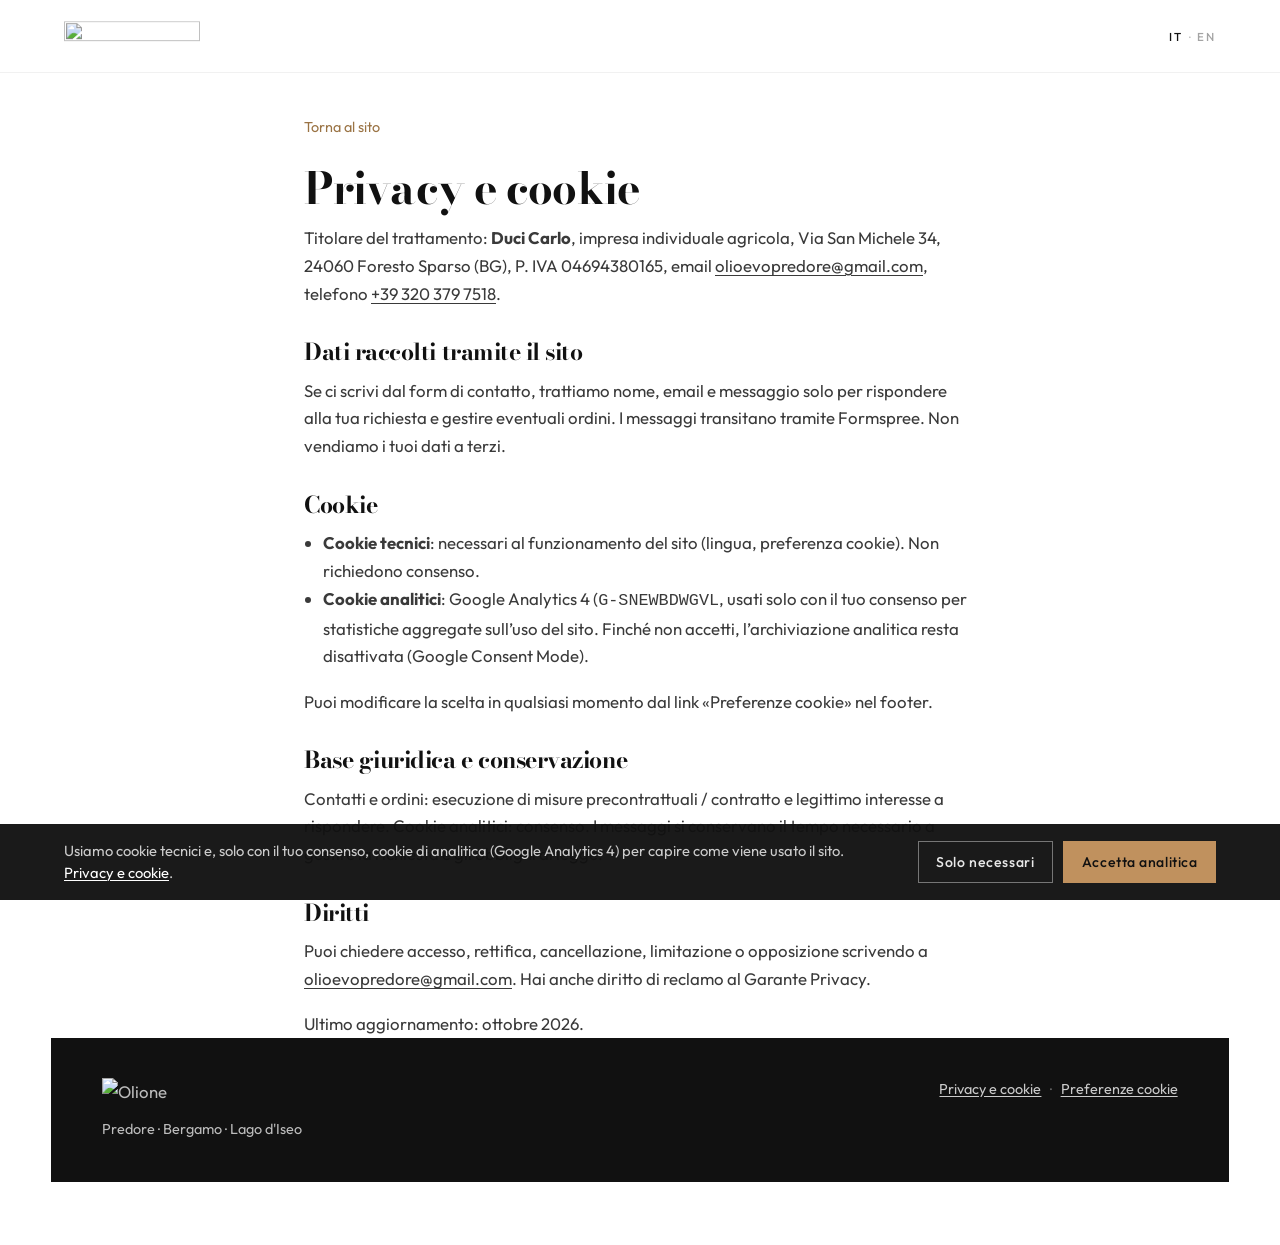
==== privacy.html @ 350a1839 "Bust i18n cache and clarify English mill caption. Co-authored-by: Cursor <cursoragent@cursor.com>" ====
<!DOCTYPE html>
<html lang="it">
  <head>
    <meta charset="UTF-8" />
    <meta name="viewport" content="width=device-width, initial-scale=1.0" />
    <title>Privacy e cookie | Olione</title>
    <meta
      name="description"
      content="Informativa privacy e cookie di Olione — Carlo Duci, olio extravergine del Sebino."
    />
    <meta name="robots" content="index,follow" />
    <link rel="canonical" href="https://www.olioevopredore.it/privacy.html" />
    <meta name="theme-color" content="#111111" />
    <link rel="icon" type="image/png" sizes="32x32" href="assets/brand/favicon-32.png" />
    <link rel="icon" type="image/png" sizes="512x512" href="assets/brand/favicon-512.png" />
    <link rel="apple-touch-icon" sizes="180x180" href="assets/brand/favicon-180.png" />
    <link rel="preconnect" href="https://fonts.googleapis.com" />
    <link rel="preconnect" href="https://fonts.gstatic.com" crossorigin />
    <link
      href="https://fonts.googleapis.com/css2?family=Bodoni+Moda:opsz,wght@6..96,500;6..96,700;6..96,800&family=Outfit:wght@300;400;500;600&display=swap"
      rel="stylesheet"
    />
    <link rel="stylesheet" href="css/styles.css" />
    <script>
      window.dataLayer = window.dataLayer || [];
      function gtag() {
        dataLayer.push(arguments);
      }
      gtag("consent", "default", {
        ad_storage: "denied",
        ad_user_data: "denied",
        ad_personalization: "denied",
        analytics_storage: "denied",
        wait_for_update: 500,
      });
      gtag("js", new Date());
      gtag("config", "G-SNEWBDWGVL");
    </script>
    <script
      async
      src="https://www.googletagmanager.com/gtag/js?id=G-SNEWBDWGVL"
    ></script>
  </head>
  <body class="privacy-page" data-page="privacy">
    <a class="skip-link" href="#contenuto" data-i18n="skip">Vai al contenuto</a>

    <header class="site-header is-scrolled" data-header>
      <div class="header-inner">
        <a class="logo" href="index.html" aria-label="Olione — home">
          <img
            class="logo-img logo-img-light"
            src="assets/brand/logo-white-sm.png"
            alt="Olione"
            width="220"
            height="48"
          />
          <img
            class="logo-img logo-img-dark"
            src="assets/brand/logo-sm.png"
            alt=""
            width="220"
            height="48"
            aria-hidden="true"
          />
        </a>
        <div class="header-tools">
          <nav class="lang" data-i18n-aria="lang.label" aria-label="Lingua">
            <a href="?lang=it" hreflang="it" lang="it" data-lang-switch="it">IT</a>
            <span class="lang-sep" aria-hidden="true">·</span>
            <a href="?lang=en" hreflang="en" lang="en" data-lang-switch="en">EN</a>
          </nav>
        </div>
      </div>
    </header>

    <main id="contenuto" class="privacy-inner">
      <a class="privacy-back" href="index.html" data-i18n="privacy.back">Torna al sito</a>
      <h1 data-i18n="privacy.title">Privacy e cookie</h1>

      <div data-lang-panel="it">
        <p>
          Titolare del trattamento: <strong>Duci Carlo</strong>, impresa individuale
          agricola, Via San Michele 34, 24060 Foresto Sparso (BG), P. IVA 04694380165,
          email
          <a href="mailto:olioevopredore@gmail.com">olioevopredore@gmail.com</a>,
          telefono
          <a href="tel:+393203797518">+39 320 379 7518</a>.
        </p>

        <h2>Dati raccolti tramite il sito</h2>
        <p>
          Se ci scrivi dal form di contatto, trattiamo nome, email e messaggio solo
          per rispondere alla tua richiesta e gestire eventuali ordini. I messaggi
          transitano tramite Formspree. Non vendiamo i tuoi dati a terzi.
        </p>

        <h2>Cookie</h2>
        <ul>
          <li>
            <strong>Cookie tecnici</strong>: necessari al funzionamento del sito
            (lingua, preferenza cookie). Non richiedono consenso.
          </li>
          <li>
            <strong>Cookie analitici</strong>: Google Analytics 4
            (<code>G-SNEWBDWGVL</code>, usati solo con il tuo consenso per statistiche
            aggregate sull’uso del sito. Finché non accetti, l’archiviazione analitica
            resta disattivata (Google Consent Mode).
          </li>
        </ul>
        <p>
          Puoi modificare la scelta in qualsiasi momento dal link
          «Preferenze cookie» nel footer.
        </p>

        <h2>Base giuridica e conservazione</h2>
        <p>
          Contatti e ordini: esecuzione di misure precontrattuali / contratto e
          legittimo interesse a rispondere. Cookie analitici: consenso. I messaggi si
          conservano il tempo necessario a gestire la richiesta e gli obblighi di
          legge.
        </p>

        <h2>Diritti</h2>
        <p>
          Puoi chiedere accesso, rettifica, cancellazione, limitazione o opposizione
          scrivendo a
          <a href="mailto:olioevopredore@gmail.com">olioevopredore@gmail.com</a>.
          Hai anche diritto di reclamo al Garante Privacy.
        </p>
        <p>Ultimo aggiornamento: ottobre 2026.</p>
      </div>

      <div data-lang-panel="en" hidden>
        <p>
          Data controller: <strong>Duci Carlo</strong>, sole agricultural proprietor,
          Via San Michele 34, 24060 Foresto Sparso (BG), VAT IT04694380165, email
          <a href="mailto:olioevopredore@gmail.com">olioevopredore@gmail.com</a>,
          phone
          <a href="tel:+393203797518">+39 320 379 7518</a>.
        </p>

        <h2>Data collected through the site</h2>
        <p>
          If you write via the contact form, we process your name, email and message
          only to reply and handle possible orders. Messages go through Formspree. We
          do not sell your data.
        </p>

        <h2>Cookies</h2>
        <ul>
          <li>
            <strong>Technical cookies</strong>: needed for the site to work (language,
            cookie preference). No consent required.
          </li>
          <li>
            <strong>Analytics cookies</strong>: Google Analytics 4
            <code>G-SNEWBDWGVL</code>, used only with your consent for aggregate site
            statistics. Until you accept, analytics storage stays off (Google Consent
            Mode).
          </li>
        </ul>
        <p>
          You can change your choice anytime via «Cookie preferences» in the footer.
        </p>

        <h2>Legal basis and retention</h2>
        <p>
          Enquiries and orders: pre-contractual / contractual steps and legitimate
          interest in replying. Analytics cookies: consent. Messages are kept as long
          as needed to handle the request and legal duties.
        </p>

        <h2>Your rights</h2>
        <p>
          You may request access, rectification, erasure, restriction or objection by
          writing to
          <a href="mailto:olioevopredore@gmail.com">olioevopredore@gmail.com</a>. You
          may also lodge a complaint with the Italian Data Protection Authority
          (Garante).
        </p>
        <p>Last updated: October 2026.</p>
      </div>
    </main>

    <footer class="site-footer">
      <div class="footer-inner">
        <div class="footer-brand">
          <img
            class="footer-logo"
            src="assets/brand/logo-white-sm.png"
            alt="Olione"
            width="220"
            height="48"
          />
          <p data-i18n="footer.place">Predore · Bergamo · Lago d'Iseo</p>
        </div>
        <div class="footer-meta">
          <p class="footer-links">
            <a href="privacy.html" data-i18n="footer.privacy">Privacy e cookie</a>
            <span aria-hidden="true">·</span>
            <a href="#cookie" data-cookie-open data-i18n="footer.cookies">Preferenze cookie</a>
          </p>
        </div>
      </div>
    </footer>

    <div
      class="cookie-banner"
      data-cookie-banner
      role="dialog"
      aria-modal="false"
      data-i18n-aria="cookie.label"
      aria-label="Cookie"
      hidden
    >
      <div class="cookie-inner">
        <p class="cookie-text" data-i18n-html="cookie.text">
          Usiamo cookie tecnici e, solo con il tuo consenso, cookie di analitica
          (Google Analytics 4) per capire come viene usato il sito.
          <a href="privacy.html">Privacy e cookie</a>.
        </p>
        <div class="cookie-actions">
          <button class="btn btn-ghost cookie-reject" type="button" data-cookie-reject data-i18n="cookie.reject">
            Solo necessari
          </button>
          <button class="btn btn-primary" type="button" data-cookie-accept data-i18n="cookie.accept">
            Accetta analitica
          </button>
        </div>
      </div>
    </div>

    <script src="js/i18n.js?v=20261013" defer></script>
    <script src="js/main.js?v=20261013" defer></script>
    <script src="js/cookies.js?v=20261013" defer></script>
  </body>
</html>
---- css/styles.css ----
/* Olione — brand tokens from label (nero, bianco, oro a caldo) */
:root {
  --ink: #111111;
  --ink-soft: #3a3a3a;
  --paper: #ffffff;
  --paper-mute: #f3f2ef;
  --gold: #c0915e;
  --gold-deep: #9a7344;
  --lake: #1f4f5c;
  --header-h: 4.5rem;
  --pad: clamp(1.25rem, 4vw, 3.5rem);
  --measure: 38rem;
  --wide: 72rem;
  --ease: cubic-bezier(0.22, 1, 0.36, 1);
  --font-display: "Bodoni Moda", "Times New Roman", serif;
  --font-body: "Outfit", system-ui, sans-serif;
  --font-script: "Yeseva One", "Bodoni Moda", serif;
}

*,
*::before,
*::after {
  box-sizing: border-box;
}

html {
  scroll-behavior: smooth;
  overflow-x: clip;
  scroll-padding-top: calc(var(--header-h) + 0.75rem);
}

body {
  margin: 0;
  color: var(--ink);
  background: var(--paper);
  font-family: var(--font-body);
  font-weight: 400;
  font-size: clamp(1.05rem, 1.1vw, 1.175rem);
  line-height: 1.65;
  -webkit-font-smoothing: antialiased;
  text-rendering: optimizeLegibility;
  overflow-x: clip;
}

body.nav-open {
  overflow: hidden;
}

img {
  max-width: 100%;
  height: auto;
  display: block;
}

a {
  color: inherit;
  text-decoration-thickness: 1px;
  text-underline-offset: 0.2em;
}

a:hover {
  color: var(--gold-deep);
}

h1,
h2,
h3 {
  font-family: var(--font-display);
  font-weight: 700;
  line-height: 1.1;
  letter-spacing: -0.02em;
  margin: 0 0 0.75rem;
}

h2 {
  font-size: clamp(1.75rem, 4.5vw, 3.25rem);
  max-width: 16ch;
}

html[lang="en"] h2 {
  max-width: 22ch;
}

p {
  margin: 0 0 1.1rem;
}

p:last-child {
  margin-bottom: 0;
}

em {
  font-style: italic;
  color: var(--ink);
}

.sr-only {
  position: absolute;
  width: 1px;
  height: 1px;
  padding: 0;
  margin: -1px;
  overflow: hidden;
  clip: rect(0, 0, 0, 0);
  border: 0;
}

.skip-link {
  position: absolute;
  left: 1rem;
  top: -4rem;
  z-index: 100;
  background: var(--ink);
  color: var(--paper);
  padding: 0.75rem 1rem;
}

.skip-link:focus {
  top: 1rem;
}

.eyebrow {
  font-family: var(--font-body);
  font-size: 0.78rem;
  font-weight: 500;
  letter-spacing: 0.22em;
  text-transform: uppercase;
  color: var(--gold-deep);
  margin: 0 0 1rem;
}

.lead {
  font-size: clamp(1.15rem, 2vw, 1.35rem);
  line-height: 1.5;
  color: var(--ink-soft);
  max-width: 40rem;
}

/* Header */
.site-header {
  position: fixed;
  inset: 0 0 auto;
  z-index: 50;
  min-height: var(--header-h);
  padding: 0 var(--pad);
  transition: background 0.4s var(--ease), backdrop-filter 0.4s var(--ease),
    box-shadow 0.4s var(--ease);
}

.site-header.is-scrolled,
.site-header.is-open {
  background: rgba(255, 255, 255, 0.96);
  backdrop-filter: blur(12px);
  box-shadow: 0 1px 0 rgba(17, 17, 17, 0.06);
}

.site-header.is-scrolled .nav a {
  color: var(--ink);
}

.site-header.is-scrolled .logo-img-light,
.site-header.is-open .logo-img-light {
  opacity: 0;
}

.site-header.is-scrolled .logo-img-dark,
.site-header.is-open .logo-img-dark {
  opacity: 1;
}

.site-header.is-scrolled .nav-toggle-line,
.site-header.is-scrolled .nav-toggle-line::before,
.site-header.is-scrolled .nav-toggle-line::after,
.site-header.is-open .nav-toggle-line,
.site-header.is-open .nav-toggle-line::before,
.site-header.is-open .nav-toggle-line::after {
  background: var(--ink);
}

.header-inner {
  min-height: var(--header-h);
  max-width: var(--wide);
  margin: 0 auto;
  padding: 0;
  display: flex;
  align-items: center;
  justify-content: space-between;
  gap: 1.5rem;
}

.logo {
  position: relative;
  display: inline-flex;
  align-items: center;
  width: 8.5rem;
  text-decoration: none;
}

.logo:hover {
  color: inherit;
}

.logo-img {
  width: 100%;
  height: auto;
  display: block;
  transition: opacity 0.3s var(--ease);
}

/* Hide header wordmark over the hero; show it only after leaving the big OLIONE. */
html.js .logo-img-light {
  opacity: 0;
}

.logo-img-dark {
  position: absolute;
  left: 0;
  top: 50%;
  transform: translateY(-50%);
  width: 100%;
  opacity: 0;
}

.nav {
  display: none;
  gap: 1.75rem;
}

.nav a {
  font-size: 0.92rem;
  font-weight: 400;
  letter-spacing: 0.04em;
  text-decoration: none;
  color: rgba(255, 255, 255, 0.92);
  transition: color 0.3s var(--ease);
}

.nav a:hover {
  color: var(--gold);
}

.header-tools {
  display: flex;
  align-items: center;
  gap: 0.85rem;
  margin-left: auto;
  flex: 0 0 auto;
}

.lang {
  display: flex;
  align-items: center;
  gap: 0.4rem;
  font-size: 0.72rem;
  font-weight: 500;
  letter-spacing: 0.16em;
}

.lang a {
  color: rgba(255, 255, 255, 0.62);
  text-decoration: none;
}

.lang a:hover,
.lang a.is-active {
  color: #fff;
}

.lang-sep {
  color: rgba(255, 255, 255, 0.38);
  letter-spacing: 0;
}

.site-header.is-scrolled .lang a,
.site-header.is-open .lang a {
  color: rgba(17, 17, 17, 0.38);
}

.site-header.is-scrolled .lang a:hover,
.site-header.is-scrolled .lang a.is-active,
.site-header.is-open .lang a:hover,
.site-header.is-open .lang a.is-active {
  color: var(--ink);
}

.site-header.is-scrolled .lang-sep,
.site-header.is-open .lang-sep {
  color: rgba(17, 17, 17, 0.28);
}

.nav-toggle {
  width: 2.5rem;
  height: 2.5rem;
  border: 0;
  background: transparent;
  padding: 0;
  display: grid;
  place-items: center;
  cursor: pointer;
}

.nav-toggle-line,
.nav-toggle-line::before,
.nav-toggle-line::after {
  content: "";
  display: block;
  width: 1.35rem;
  height: 1.5px;
  background: var(--paper);
  transition: background 0.3s var(--ease), transform 0.3s var(--ease);
  position: relative;
}

.nav-toggle-line::before {
  position: absolute;
  top: -6px;
}

.nav-toggle-line::after {
  position: absolute;
  top: 6px;
}

.mobile-nav {
  display: flex;
  flex-direction: column;
  gap: 0.35rem;
  width: min(100%, var(--wide));
  margin: 0 auto;
  padding: 0.25rem 0 1.35rem;
  max-height: min(70svh, 28rem);
  overflow-y: auto;
  -webkit-overflow-scrolling: touch;
  background: transparent;
}

.mobile-nav[hidden] {
  display: none;
}

.mobile-nav a {
  font-family: var(--font-display);
  font-weight: 700;
  font-size: clamp(1.25rem, 5.5vw, 1.55rem);
  line-height: 1.2;
  text-decoration: none;
  padding: 0.7rem 0;
  border-bottom: 1px solid rgba(17, 17, 17, 0.08);
}

.mobile-nav a:last-child {
  border-bottom: 0;
}

@media (min-width: 860px) {
  .nav {
    display: flex;
    margin-left: auto;
  }

  .header-tools {
    margin-left: 0;
  }

  .nav-toggle,
  .mobile-nav {
    display: none !important;
  }
}

/* Buttons */
.btn {
  display: inline-flex;
  align-items: center;
  justify-content: center;
  min-height: 3rem;
  padding: 0.75rem 1.35rem;
  font-family: var(--font-body);
  font-size: 0.95rem;
  font-weight: 500;
  letter-spacing: 0.04em;
  text-decoration: none;
  border: 1px solid transparent;
  cursor: pointer;
  transition: background 0.3s var(--ease), color 0.3s var(--ease),
    border-color 0.3s var(--ease), transform 0.3s var(--ease);
}

@media (max-width: 480px) {
  .btn {
    width: 100%;
  }

  .hero-actions {
    width: min(100%, 20rem);
  }
}

.btn:hover {
  transform: translateY(-1px);
}

.btn-primary {
  background: var(--gold);
  color: var(--ink);
  border-color: var(--gold);
}

.btn-primary:hover {
  background: var(--gold-deep);
  border-color: var(--gold-deep);
  color: var(--paper);
}

.btn-ghost {
  background: transparent;
  color: var(--paper);
  border-color: rgba(255, 255, 255, 0.55);
}

.btn-ghost:hover {
  border-color: var(--paper);
  color: var(--paper);
  background: rgba(255, 255, 255, 0.08);
}

/* Hero — one composition, brand first, full-bleed */
.hero {
  position: relative;
  min-height: 100svh;
  display: grid;
  align-items: end;
  color: var(--paper);
  overflow: hidden;
  padding: 0 var(--pad);
}

.hero-media {
  position: absolute;
  inset: 0;
  z-index: 0;
}

.hero-media img {
  width: 100%;
  height: 100%;
  object-fit: cover;
  object-position: 55% 45%;
  transform: scale(1.04);
  animation: hero-drift 18s var(--ease) forwards;
}

@media (max-width: 720px) {
  .hero-media img {
    transform: none;
    animation: none;
  }
}

@keyframes hero-drift {
  to {
    transform: scale(1);
  }
}

.hero-veil {
  position: absolute;
  inset: 0;
  z-index: 1;
  background:
    linear-gradient(180deg, rgba(8, 16, 20, 0.35) 0%, rgba(8, 16, 20, 0.15) 35%, rgba(8, 16, 20, 0.72) 100%),
    linear-gradient(90deg, rgba(8, 16, 20, 0.45) 0%, transparent 55%);
  pointer-events: none;
}

.hero-content {
  position: relative;
  z-index: 2;
  width: min(100%, var(--wide));
  margin: 0 auto;
  padding: calc(var(--header-h) + 2rem) 0 clamp(4rem, 10vh, 6.5rem);
  text-align: left;
}

.hero-copy {
  display: flex;
  flex-direction: column;
  align-items: flex-start;
  max-width: min(34rem, 100%);
}

.hero-brand {
  margin: 0 0 0.85rem;
  width: min(100%, 22rem);
  animation: rise 1s var(--ease) both;
}

.hero-wordmark {
  width: 100%;
  height: auto;
  display: block;
  margin: 0;
  /* Soft warm ivory — not full gold */
  filter: drop-shadow(0 2px 28px rgba(0, 0, 0, 0.28))
    sepia(0.28) saturate(0.55) brightness(1.06);
}

.hero-place {
  margin: 0 0 0.85rem;
  font-size: clamp(0.68rem, 2.7vw, 0.82rem);
  font-weight: 400;
  letter-spacing: 0.12em;
  text-transform: uppercase;
  color: rgba(255, 255, 255, 0.82);
  animation: rise 1s var(--ease) 0.08s both;
  max-width: 100%;
  text-align: left;
}

.hero-kicker {
  margin: 0 0 1.5rem;
  font-family: var(--font-body);
  font-size: clamp(0.8rem, 3.2vw, 0.95rem);
  font-weight: 400;
  letter-spacing: 0.06em;
  text-transform: uppercase;
  color: rgba(255, 255, 255, 0.86);
  animation: rise 1s var(--ease) 0.14s both;
  text-align: left;
  line-height: 1.35;
}

.hero-actions {
  display: flex;
  flex-wrap: wrap;
  gap: 0.75rem;
  animation: rise 1s var(--ease) 0.24s both;
}

.hero-scroll {
  position: absolute;
  right: var(--pad);
  bottom: 1.75rem;
  z-index: 2;
  font-size: 0.72rem;
  letter-spacing: 0.28em;
  text-transform: uppercase;
  color: rgba(255, 255, 255, 0.7);
  writing-mode: vertical-rl;
  animation: pulse-soft 2.4s ease-in-out infinite;
}

@media (max-width: 720px) {
  .hero-content {
    padding-bottom: clamp(3rem, 8vh, 4.5rem);
  }

  .hero-brand {
    width: min(100%, 18rem);
  }

  .logo {
    width: 7.25rem;
  }

  .hero-scroll {
    display: none;
  }

  .hero-place {
    letter-spacing: 0.06em;
  }

  .section-figure figcaption {
    letter-spacing: 0.08em;
  }
}

@media (max-width: 360px) {
  .hero-brand {
    width: min(100%, 16rem);
  }

  .hero-place {
    letter-spacing: 0.04em;
    font-size: 0.64rem;
  }
}

@keyframes rise {
  from {
    opacity: 0;
    transform: translateY(1.25rem);
  }
  to {
    opacity: 1;
    transform: translateY(0);
  }
}

@keyframes pulse-soft {
  0%,
  100% {
    opacity: 0.45;
  }
  50% {
    opacity: 0.9;
  }
}

/* Motif strip from label */
.strip {
  padding: clamp(2.5rem, 6vw, 4.5rem) var(--pad);
  text-align: center;
  background: var(--paper);
  border-bottom: 1px solid rgba(17, 17, 17, 0.06);
}

#uliveto {
  padding-bottom: clamp(1.5rem, 4vw, 2.75rem);
}

#uliveto + .strip {
  padding-top: clamp(1.25rem, 3vw, 2.25rem);
}

.strip-art {
  width: min(100%, 46rem);
  margin: 0 auto 1.25rem;
  opacity: 0.92;
  height: auto;
  display: block;
}

.strip-script {
  font-family: var(--font-script);
  font-size: clamp(1.35rem, 2.6vw, 1.85rem);
  letter-spacing: 0.04em;
  color: var(--ink-soft);
  margin: 0;
}

/* Sections */
.section {
  padding: clamp(4rem, 10vw, 7.5rem) var(--pad);
}

.section-grid {
  max-width: var(--wide);
  margin: 0 auto;
  display: grid;
  gap: clamp(2rem, 5vw, 4rem);
  align-items: center;
}

.section-copy {
  max-width: var(--measure);
}

.section-copy p {
  color: var(--ink-soft);
}

.section-figure {
  margin: 0;
  position: relative;
}

.section-figure img {
  width: 100%;
  aspect-ratio: 4 / 3;
  object-fit: cover;
  filter: saturate(1.05) contrast(1.02);
}

.section-figure-portrait img {
  width: 100%;
  max-width: min(100%, 34.32rem);
  height: auto;
  aspect-ratio: auto;
  object-fit: cover;
  object-position: center center;
  display: block;
  margin-inline: auto;
}

.section-figure-portrait figcaption {
  text-align: center;
}

.section-figure figcaption,
.care-figure figcaption,
.product-visual figcaption {
  margin-top: 0.75rem;
  font-size: 0.8rem;
  letter-spacing: 0.14em;
  text-transform: uppercase;
  color: var(--ink-soft);
}

.care-figure {
  margin: 0;
}

.care-figure figcaption {
  color: rgba(255, 255, 255, 0.78);
}

.product-visual figcaption {
  margin-top: 0.75rem;
}

@media (min-width: 900px) {
  .section-grid {
    grid-template-columns: 1fr 1.05fr;
  }

  .section-grid-reverse {
    grid-template-columns: 1.05fr 1fr;
  }

  .section-grid-reverse .section-copy {
    order: 2;
  }
}

/* Product */
.product {
  background: var(--paper-mute);
}

.product-intro {
  max-width: var(--wide);
  margin: 0 auto 3rem;
}

.product-stage {
  max-width: var(--wide);
  margin: 0 auto;
  display: grid;
  gap: clamp(2rem, 5vw, 4rem);
  align-items: center;
}

.product-visual {
  background: var(--ink);
  padding: clamp(1.5rem, 4vw, 3rem);
}

.product-visual-light {
  background: transparent;
  padding: 0;
  margin: 0;
}

.product-visual img {
  width: min(100%, 22rem);
  margin: 0 auto;
  mix-blend-mode: normal;
}

.product-visual-light img {
  width: 100%;
  max-width: none;
  aspect-ratio: 3 / 4;
  object-fit: cover;
  max-height: min(70svh, 36rem);
  display: block;
}

.process-list {
  list-style: none;
  margin: 0;
  padding: 0;
  counter-reset: step;
}

.process-list li {
  counter-increment: step;
  display: grid;
  grid-template-columns: 2.5rem 1fr;
  gap: 0.85rem;
  align-items: baseline;
  padding: 1.2rem 0;
  border-top: 1px solid rgba(17, 17, 17, 0.12);
  font-family: var(--font-display);
  font-size: clamp(1.15rem, 2vw, 1.55rem);
  font-weight: 700;
  letter-spacing: 0.01em;
  line-height: 1.25;
}

.process-list li:last-child {
  border-bottom: 1px solid rgba(17, 17, 17, 0.12);
}

.process-list li::before {
  content: counter(step, decimal-leading-zero);
  font-family: var(--font-body);
  font-size: 0.78rem;
  font-weight: 500;
  letter-spacing: 0.12em;
  color: var(--gold-deep);
}

@media (min-width: 900px) {
  .product-stage {
    grid-template-columns: 0.9fr 1.1fr;
  }
}

/* Care */
.care {
  background: var(--ink);
  color: var(--paper);
}

.care .eyebrow {
  color: var(--gold);
}

.care-band {
  max-width: var(--wide);
  margin: 0 auto;
  display: grid;
  gap: clamp(2.5rem, 6vw, 4rem);
  align-items: center;
}

.care-copy {
  max-width: var(--measure);
}

.care-copy p {
  color: rgba(255, 255, 255, 0.78);
}

.care-script {
  font-family: var(--font-script);
  font-size: clamp(1.4rem, 2.5vw, 1.9rem);
  color: var(--gold) !important;
  margin-top: 1.75rem !important;
}

.care-images {
  display: grid;
  grid-template-columns: 1.15fr 0.85fr;
  gap: 0.75rem;
  align-items: stretch;
}

.care-images-single {
  grid-template-columns: 1fr;
}

.care-images img {
  width: 100%;
  height: 100%;
  object-fit: cover;
}

.care-images-single img {
  aspect-ratio: 4 / 3;
}

.care-images:not(.care-images-single) img:first-child,
.care-images:not(.care-images-single) img:last-child {
  aspect-ratio: 3 / 4;
  margin-bottom: 0;
}

@media (min-width: 900px) {
  .care-band {
    grid-template-columns: 1fr 1.1fr;
  }
}

/* About */
.about {
  background:
    radial-gradient(ellipse at 10% 0%, rgba(192, 145, 94, 0.12), transparent 45%),
    var(--paper);
}

.about-inner {
  max-width: 40rem;
  margin: 0 auto;
  text-align: center;
}

.about-inner h2 {
  max-width: none;
  margin-left: auto;
  margin-right: auto;
}

.about-inner p {
  color: var(--ink-soft);
}

.about-address {
  margin-top: 2rem !important;
  font-family: var(--font-display);
  font-weight: 700;
  font-size: 1.15rem;
  line-height: 1.7;
  letter-spacing: 0.02em;
  color: var(--ink) !important;
}

/* Contact */
.contact {
  background: var(--paper-mute);
}

.contact-inner {
  max-width: var(--wide);
  margin: 0 auto;
  display: grid;
  gap: clamp(2rem, 5vw, 4rem);
}

.contact-copy {
  max-width: var(--measure);
}

.contact-copy p {
  color: var(--ink-soft);
}

.contact-details {
  margin: 2rem 0 0;
  display: grid;
  gap: 1.25rem;
}

.contact-details div {
  margin: 0;
}

.contact-details dt {
  font-size: 0.75rem;
  letter-spacing: 0.18em;
  text-transform: uppercase;
  color: var(--gold-deep);
  margin-bottom: 0.3rem;
}

.contact-details dd {
  margin: 0;
}

.social-links {
  display: flex;
  align-items: center;
  gap: 0.65rem;
}

.social-link {
  display: inline-flex;
  align-items: center;
  justify-content: center;
  width: 2rem;
  height: 2rem;
  color: var(--ink);
  text-decoration: none;
  transition: color 0.25s var(--ease);
}

.social-link:hover {
  color: var(--gold-deep);
}

.social-link svg {
  display: block;
}

.contact-form {
  display: grid;
  gap: 1rem;
  align-content: start;
}

.contact-form label {
  display: grid;
  gap: 0.45rem;
}

.contact-form span {
  font-size: 0.8rem;
  letter-spacing: 0.12em;
  text-transform: uppercase;
  color: var(--ink-soft);
}

.contact-form input,
.contact-form textarea {
  width: 100%;
  border: 1px solid rgba(17, 17, 17, 0.18);
  background: var(--paper);
  color: var(--ink);
  padding: 0.9rem 1rem;
  font: inherit;
  border-radius: 0;
  transition: border-color 0.25s var(--ease);
}

.contact-form input:focus,
.contact-form textarea:focus {
  outline: none;
  border-color: var(--gold);
}

.contact-form .btn {
  justify-self: start;
  margin-top: 0.5rem;
}

.contact-form .btn:disabled {
  opacity: 0.6;
  cursor: wait;
}

.contact-honeypot {
  position: absolute;
  left: -10000px;
  width: 1px;
  height: 1px;
  overflow: hidden;
  opacity: 0;
  pointer-events: none;
}

.contact-status {
  margin: 0;
  font-size: 0.95rem;
  line-height: 1.45;
}

.contact-status[data-state="success"] {
  color: #2f5d3a;
}

.contact-status[data-state="error"] {
  color: #8a2f2f;
}

.contact-status[data-state="pending"] {
  color: var(--ink-soft);
}

@media (min-width: 900px) {
  .contact-inner {
    grid-template-columns: 1fr 1fr;
    align-items: start;
  }
}

/* Footer */
.site-footer {
  background: var(--ink);
  color: rgba(255, 255, 255, 0.72);
  padding: 2.5rem var(--pad);
}

.footer-inner {
  max-width: var(--wide);
  margin: 0 auto;
  padding: 0;
  display: flex;
  flex-wrap: wrap;
  justify-content: space-between;
  gap: 1.5rem;
}

.footer-logo {
  display: block;
  width: 7.5rem;
  height: auto;
  margin-bottom: 0.85rem;
}

.footer-brand p,
.footer-meta > p {
  margin: 0;
  font-size: 0.9rem;
}

.footer-brand p + p {
  margin-top: 0.25rem;
}

.footer-meta {
  text-align: right;
  max-width: 28rem;
}

.footer-links {
  margin: 0.65rem 0 0;
  font-size: 0.85rem;
}

.footer-links a {
  color: rgba(255, 255, 255, 0.78);
  text-decoration: underline;
  text-underline-offset: 0.15em;
}

.footer-links a:hover {
  color: #fff;
}

.footer-links span {
  margin: 0 0.35rem;
  color: rgba(255, 255, 255, 0.38);
}

.footer-legal {
  margin: 0.85rem 0 0;
  font-style: normal;
  font-size: 0.78rem;
  line-height: 1.55;
  color: rgba(255, 255, 255, 0.58);
}

.footer-legal p {
  margin: 0;
}

.footer-legal p + p {
  margin-top: 0.2rem;
}

.footer-legal a {
  color: rgba(255, 255, 255, 0.78);
  text-decoration: underline;
  text-underline-offset: 0.15em;
}

.footer-legal a:hover {
  color: #fff;
}

@media (max-width: 699px) {
  .footer-meta {
    text-align: left;
    max-width: none;
  }
}

/* Cookie banner */
.cookie-banner {
  position: fixed;
  inset: auto 0 0;
  z-index: 80;
  padding: 1rem var(--pad) calc(1rem + env(safe-area-inset-bottom, 0px));
  background: rgba(17, 17, 17, 0.96);
  color: rgba(255, 255, 255, 0.88);
  box-shadow: 0 -1px 0 rgba(255, 255, 255, 0.08);
}

.cookie-banner[hidden] {
  display: none !important;
}

.cookie-inner {
  max-width: var(--wide);
  margin: 0 auto;
  display: flex;
  flex-wrap: wrap;
  align-items: center;
  justify-content: space-between;
  gap: 1rem 1.5rem;
}

.cookie-text {
  margin: 0;
  flex: 1 1 18rem;
  font-size: 0.92rem;
  line-height: 1.5;
  color: rgba(255, 255, 255, 0.78);
}

.cookie-text a {
  color: #fff;
  text-underline-offset: 0.15em;
}

.cookie-actions {
  display: flex;
  flex-wrap: wrap;
  gap: 0.65rem;
  flex: 0 0 auto;
}

.cookie-banner .btn-ghost {
  color: rgba(255, 255, 255, 0.9);
  border-color: rgba(255, 255, 255, 0.4);
}

.cookie-banner .btn-ghost:hover {
  color: #fff;
  border-color: #fff;
  background: rgba(255, 255, 255, 0.08);
}

.cookie-banner .btn {
  min-height: 2.65rem;
  padding: 0.55rem 1.1rem;
  font-size: 0.88rem;
}

@media (max-width: 480px) {
  .cookie-banner .btn {
    width: auto;
    flex: 1 1 auto;
  }
}

/* Privacy page */
.privacy-page {
  padding: calc(var(--header-h) + 2.5rem) var(--pad) 4rem;
}

.privacy-page .site-header {
  background: rgba(255, 255, 255, 0.96);
  backdrop-filter: blur(12px);
  box-shadow: 0 1px 0 rgba(17, 17, 17, 0.06);
}

.privacy-page .logo-img-light {
  opacity: 0;
}

.privacy-page .logo-img-dark {
  opacity: 1;
}

.privacy-page .nav a,
.privacy-page .lang a {
  color: var(--ink);
}

.privacy-page .lang a {
  color: rgba(17, 17, 17, 0.38);
}

.privacy-page .lang a:hover,
.privacy-page .lang a.is-active {
  color: var(--ink);
}

.privacy-page .lang-sep {
  color: rgba(17, 17, 17, 0.28);
}

.privacy-page .nav-toggle-line,
.privacy-page .nav-toggle-line::before,
.privacy-page .nav-toggle-line::after {
  background: var(--ink);
}

.privacy-inner {
  max-width: 42rem;
  margin: 0 auto;
}

.privacy-back {
  display: inline-block;
  margin: 0 0 1.5rem;
  font-size: 0.9rem;
  color: var(--gold-deep);
  text-decoration: none;
}

.privacy-back:hover {
  color: var(--ink);
}

.privacy-inner h1 {
  font-size: clamp(1.75rem, 4vw, 2.75rem);
  max-width: none;
}

.privacy-inner h2 {
  margin-top: 2rem;
  font-size: clamp(1.15rem, 2.5vw, 1.45rem);
  max-width: none;
}

.privacy-inner p,
.privacy-inner li {
  color: var(--ink-soft);
}

.privacy-inner ul {
  margin: 0 0 1.1rem;
  padding-left: 1.2rem;
}

/* Reveal on scroll — only when JS opts in, so content stays visible without JS */
html.js .reveal {
  opacity: 0;
  transform: translateY(1.25rem);
  transition: opacity 0.9s var(--ease), transform 0.9s var(--ease);
  transition-delay: var(--delay, 0s);
}

html.js .reveal.is-in {
  opacity: 1;
  transform: translateY(0);
}

@media (prefers-reduced-motion: reduce) {
  html {
    scroll-behavior: auto;
  }

  .hero-media img,
  .hero-brand,
  .hero-place,
  .hero-kicker,
  .hero-actions,
  .hero-scroll,
  html.js .reveal {
    animation: none !important;
    transition: none !important;
    opacity: 1 !important;
    transform: none !important;
  }
}
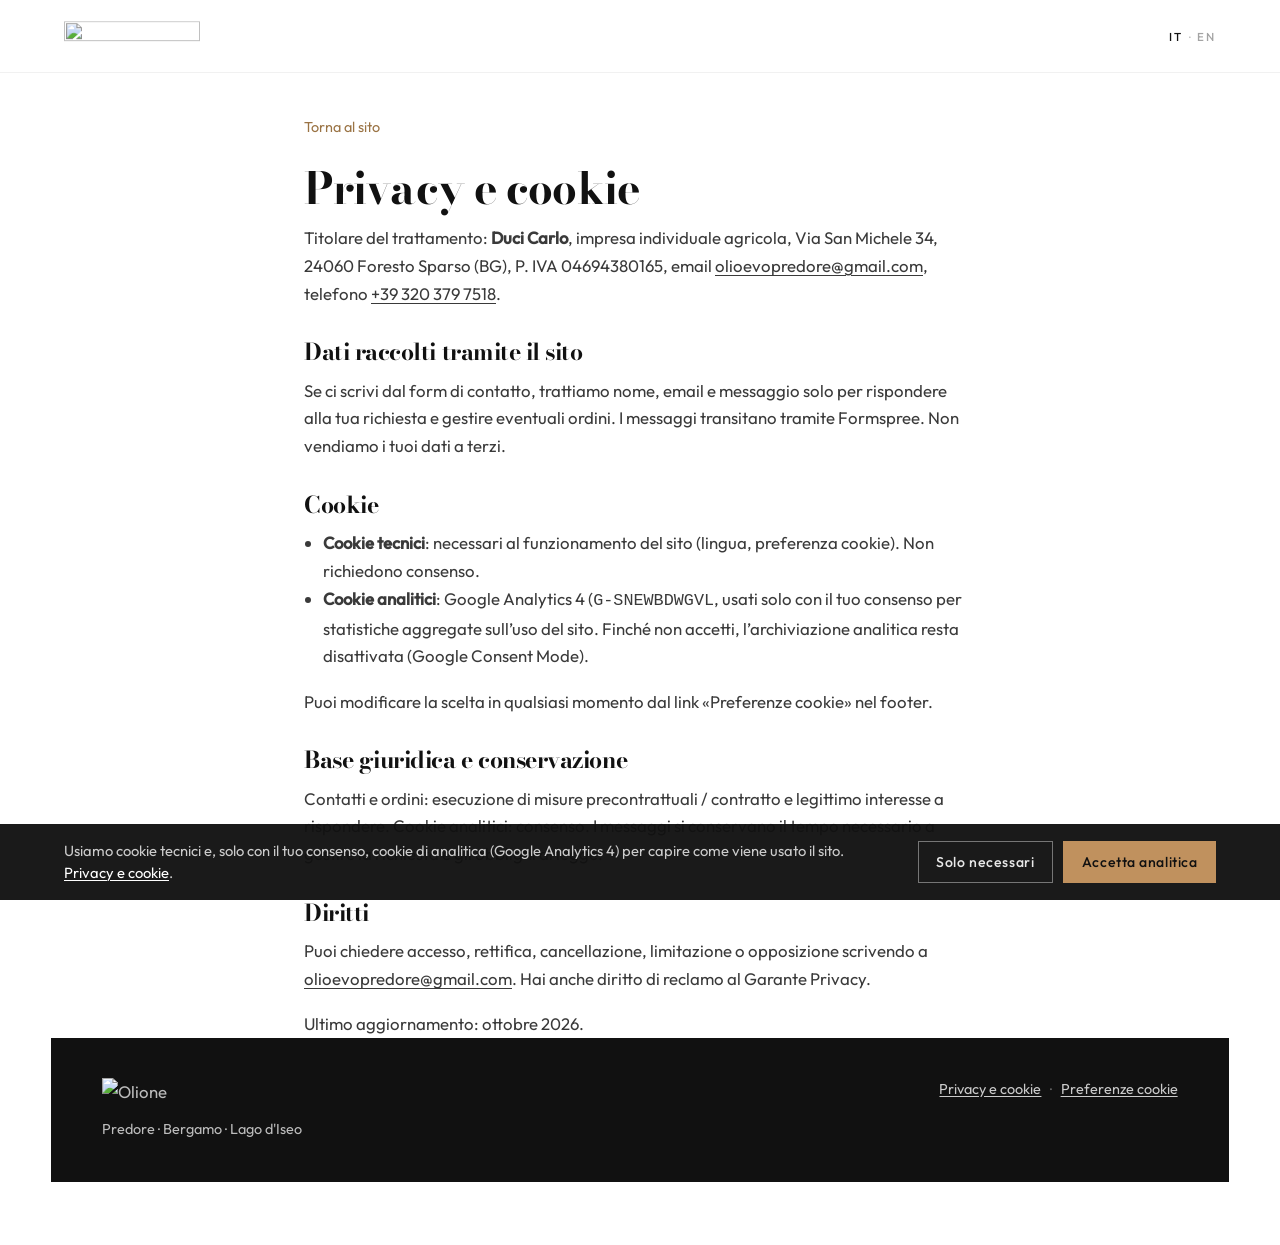
==== commit 5adb0d73: "Self-host fonts to cut third-party latency on FCP and Speed Index. Co-authored-by: Cursor <cursorage" ====
--- a/privacy.html
+++ b/privacy.html
@@ -11,14 +11,18 @@
     <meta name="robots" content="index,follow" />
     <link rel="canonical" href="https://www.olioevopredore.it/privacy.html" />
     <meta name="theme-color" content="#111111" />
+    <link rel="icon" href="assets/brand/favicon.svg" type="image/svg+xml" />
+    <link rel="icon" type="image/png" sizes="48x48" href="assets/brand/favicon-48.png" />
     <link rel="icon" type="image/png" sizes="32x32" href="assets/brand/favicon-32.png" />
+    <link rel="icon" type="image/png" sizes="192x192" href="assets/brand/favicon-192.png" />
     <link rel="icon" type="image/png" sizes="512x512" href="assets/brand/favicon-512.png" />
     <link rel="apple-touch-icon" sizes="180x180" href="assets/brand/favicon-180.png" />
-    <link rel="preconnect" href="https://fonts.googleapis.com" />
-    <link rel="preconnect" href="https://fonts.gstatic.com" crossorigin />
     <link
-      href="https://fonts.googleapis.com/css2?family=Bodoni+Moda:opsz,wght@6..96,500;6..96,700;6..96,800&family=Outfit:wght@300;400;500;600&display=swap"
-      rel="stylesheet"
+      rel="preload"
+      href="assets/fonts/outfit-400-latin.woff2"
+      as="font"
+      type="font/woff2"
+      crossorigin
     />
     <link rel="stylesheet" href="css/styles.css" />
     <script>
@@ -33,13 +37,7 @@
         analytics_storage: "denied",
         wait_for_update: 500,
       });
-      gtag("js", new Date());
-      gtag("config", "G-SNEWBDWGVL");
     </script>
-    <script
-      async
-      src="https://www.googletagmanager.com/gtag/js?id=G-SNEWBDWGVL"
-    ></script>
   </head>
   <body class="privacy-page" data-page="privacy">
     <a class="skip-link" href="#contenuto" data-i18n="skip">Vai al contenuto</a>
@@ -230,8 +228,8 @@
       </div>
     </div>
 
-    <script src="js/i18n.js?v=20261013" defer></script>
-    <script src="js/main.js?v=20261013" defer></script>
-    <script src="js/cookies.js?v=20261013" defer></script>
+    <script src="js/i18n.js?v=20261015a" defer></script>
+    <script src="js/main.js?v=20261015a" defer></script>
+    <script src="js/cookies.js?v=20261015a" defer></script>
   </body>
 </html>
--- a/css/styles.css
+++ b/css/styles.css
@@ -1,3 +1,77 @@
+/* Self-hosted Google Fonts (latin + latin-ext) */
+
+@font-face {
+  font-family: 'Bodoni Moda';
+  font-style: normal;
+  font-weight: 700;
+  font-display: swap;
+  src: url(../assets/fonts/bodonimoda-700-latin-ext.woff2) format('woff2');
+  unicode-range: U+0100-02BA, U+02BD-02C5, U+02C7-02CC, U+02CE-02D7, U+02DD-02FF, U+0304, U+0308, U+0329, U+1D00-1DBF, U+1E00-1E9F, U+1EF2-1EFF, U+2020, U+20A0-20AB, U+20AD-20C4, U+2113, U+2C60-2C7F, U+A720-A7FF;
+}
+
+@font-face {
+  font-family: 'Bodoni Moda';
+  font-style: normal;
+  font-weight: 700;
+  font-display: swap;
+  src: url(../assets/fonts/bodonimoda-700-latin.woff2) format('woff2');
+  unicode-range: U+0000-00FF, U+0131, U+0152-0153, U+02BB-02BC, U+02C6, U+02DA, U+02DC, U+0304, U+0308, U+0329, U+2000-206F, U+20AC, U+2122, U+2191, U+2193, U+2212, U+2215, U+FEFF, U+FFFD;
+}
+
+@font-face {
+  font-family: 'Outfit';
+  font-style: normal;
+  font-weight: 400;
+  font-display: swap;
+  src: url(../assets/fonts/outfit-400-latin-ext.woff2) format('woff2');
+  unicode-range: U+0100-02BA, U+02BD-02C5, U+02C7-02CC, U+02CE-02D7, U+02DD-02FF, U+0304, U+0308, U+0329, U+1D00-1DBF, U+1E00-1E9F, U+1EF2-1EFF, U+2020, U+20A0-20AB, U+20AD-20C4, U+2113, U+2C60-2C7F, U+A720-A7FF;
+}
+
+@font-face {
+  font-family: 'Outfit';
+  font-style: normal;
+  font-weight: 400;
+  font-display: swap;
+  src: url(../assets/fonts/outfit-400-latin.woff2) format('woff2');
+  unicode-range: U+0000-00FF, U+0131, U+0152-0153, U+02BB-02BC, U+02C6, U+02DA, U+02DC, U+0304, U+0308, U+0329, U+2000-206F, U+20AC, U+2122, U+2191, U+2193, U+2212, U+2215, U+FEFF, U+FFFD;
+}
+
+@font-face {
+  font-family: 'Outfit';
+  font-style: normal;
+  font-weight: 500;
+  font-display: swap;
+  src: url(../assets/fonts/outfit-500-latin-ext.woff2) format('woff2');
+  unicode-range: U+0100-02BA, U+02BD-02C5, U+02C7-02CC, U+02CE-02D7, U+02DD-02FF, U+0304, U+0308, U+0329, U+1D00-1DBF, U+1E00-1E9F, U+1EF2-1EFF, U+2020, U+20A0-20AB, U+20AD-20C4, U+2113, U+2C60-2C7F, U+A720-A7FF;
+}
+
+@font-face {
+  font-family: 'Outfit';
+  font-style: normal;
+  font-weight: 500;
+  font-display: swap;
+  src: url(../assets/fonts/outfit-500-latin.woff2) format('woff2');
+  unicode-range: U+0000-00FF, U+0131, U+0152-0153, U+02BB-02BC, U+02C6, U+02DA, U+02DC, U+0304, U+0308, U+0329, U+2000-206F, U+20AC, U+2122, U+2191, U+2193, U+2212, U+2215, U+FEFF, U+FFFD;
+}
+
+@font-face {
+  font-family: 'Yeseva One';
+  font-style: normal;
+  font-weight: 400;
+  font-display: swap;
+  src: url(../assets/fonts/yesevaone-400-latin-ext.woff2) format('woff2');
+  unicode-range: U+0100-02BA, U+02BD-02C5, U+02C7-02CC, U+02CE-02D7, U+02DD-02FF, U+0304, U+0308, U+0329, U+1D00-1DBF, U+1E00-1E9F, U+1EF2-1EFF, U+2020, U+20A0-20AB, U+20AD-20C4, U+2113, U+2C60-2C7F, U+A720-A7FF;
+}
+
+@font-face {
+  font-family: 'Yeseva One';
+  font-style: normal;
+  font-weight: 400;
+  font-display: swap;
+  src: url(../assets/fonts/yesevaone-400-latin.woff2) format('woff2');
+  unicode-range: U+0000-00FF, U+0131, U+0152-0153, U+02BB-02BC, U+02C6, U+02DA, U+02DC, U+0304, U+0308, U+0329, U+2000-206F, U+20AC, U+2122, U+2191, U+2193, U+2212, U+2215, U+FEFF, U+FFFD;
+}
+
 /* Olione — brand tokens from label (nero, bianco, oro a caldo) */
 :root {
   --ink: #111111;
@@ -441,6 +515,25 @@
   z-index: 0;
 }
 
+.hero-media picture {
+  display: block;
+  width: 100%;
+  height: 100%;
+}
+
+.section-figure picture,
+.product-visual picture {
+  display: block;
+  width: 100%;
+}
+
+.care-images picture {
+  display: block;
+  width: 100%;
+  height: 100%;
+  min-width: 0;
+}
+
 .hero-media img {
   width: 100%;
   height: 100%;
@@ -675,7 +768,7 @@
 
 .section-figure-portrait img {
   width: 100%;
-  max-width: min(100%, 34.32rem);
+  max-width: min(100%, 36.036rem);
   height: auto;
   aspect-ratio: auto;
   object-fit: cover;
@@ -716,7 +809,7 @@
   }
 
   .section-grid-reverse {
-    grid-template-columns: 1.05fr 1fr;
+    grid-template-columns: 1.164fr 1fr;
   }
 
   .section-grid-reverse .section-copy {
@@ -857,14 +950,15 @@
   width: 100%;
   height: 100%;
   object-fit: cover;
+  display: block;
 }
 
 .care-images-single img {
   aspect-ratio: 4 / 3;
 }
 
-.care-images:not(.care-images-single) img:first-child,
-.care-images:not(.care-images-single) img:last-child {
+.care-images:not(.care-images-single) picture:first-child img,
+.care-images:not(.care-images-single) picture:last-child img {
   aspect-ratio: 3 / 4;
   margin-bottom: 0;
 }
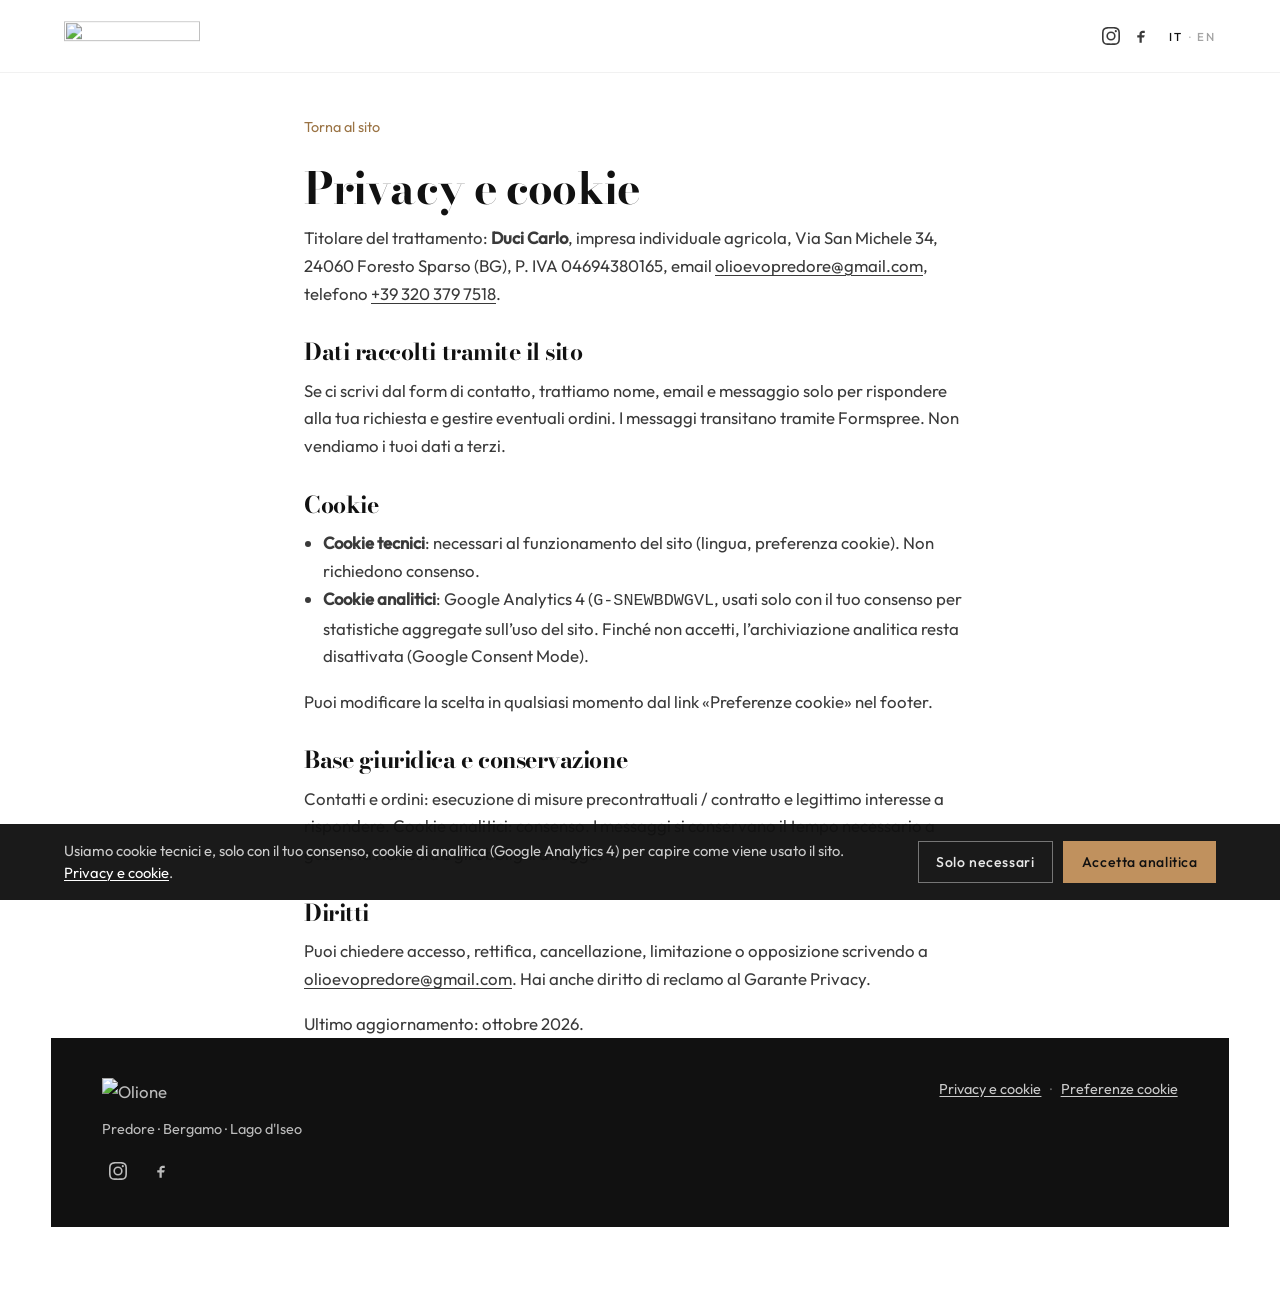
==== commit b7299eb7: "Add minimal Instagram and Facebook links in the header and footer. Co-authored-by: Cursor <cursorage" ====
--- a/privacy.html
+++ b/privacy.html
@@ -62,6 +62,36 @@
           />
         </a>
         <div class="header-tools">
+          <nav class="header-social" aria-label="Social">
+            <a
+              class="social-link"
+              href="https://www.instagram.com/olioevopredore/"
+              target="_blank"
+              rel="noopener noreferrer"
+              aria-label="Instagram Olione"
+            >
+              <svg viewBox="0 0 24 24" width="18" height="18" aria-hidden="true" focusable="false">
+                <path
+                  fill="currentColor"
+                  d="M12 2.163c3.204 0 3.584.012 4.85.07 3.252.148 4.771 1.691 4.919 4.919.058 1.265.069 1.645.069 4.849 0 3.205-.012 3.584-.069 4.849-.149 3.225-1.664 4.771-4.919 4.919-1.266.058-1.644.07-4.85.07-3.204 0-3.584-.012-4.849-.07-3.26-.149-4.771-1.699-4.919-4.92-.058-1.265-.07-1.644-.07-4.849 0-3.204.013-3.583.07-4.849.149-3.227 1.664-4.771 4.919-4.919 1.266-.057 1.645-.069 4.849-.069zm0-2.163c-3.259 0-3.667.014-4.947.072-4.358.2-6.78 2.618-6.98 6.98-.059 1.281-.073 1.689-.073 4.948 0 3.259.014 3.668.072 4.948.2 4.358 2.618 6.78 6.98 6.98 1.281.058 1.689.072 4.948.072 3.259 0 3.668-.014 4.948-.072 4.354-.2 6.782-2.618 6.979-6.98.059-1.28.073-1.689.073-4.948 0-3.259-.014-3.667-.072-4.947-.196-4.354-2.617-6.78-6.979-6.98C15.668.014 15.259 0 12 0zm0 5.838a6.162 6.162 0 1 0 0 12.324 6.162 6.162 0 0 0 0-12.324zM12 16a4 4 0 1 1 0-8 4 4 0 0 1 0 8zm6.406-11.845a1.44 1.44 0 1 0 0 2.881 1.44 1.44 0 0 0 0-2.881z"
+                />
+              </svg>
+            </a>
+            <a
+              class="social-link"
+              href="https://www.facebook.com/olioevopredore/?locale=it_IT"
+              target="_blank"
+              rel="noopener noreferrer"
+              aria-label="Facebook Olione"
+            >
+              <svg viewBox="0 0 24 24" width="18" height="18" aria-hidden="true" focusable="false">
+                <path
+                  fill="currentColor"
+                  d="M14 8h3V5h-3c-2.2 0-4 1.8-4 4v2H7v3h3v7h3v-7h3l1-3h-4V9c0-.6.4-1 1-1z"
+                />
+              </svg>
+            </a>
+          </nav>
           <nav class="lang" data-i18n-aria="lang.label" aria-label="Lingua">
             <a href="?lang=it" hreflang="it" lang="it" data-lang-switch="it">IT</a>
             <span class="lang-sep" aria-hidden="true">·</span>
@@ -191,6 +221,36 @@
             height="48"
           />
           <p data-i18n="footer.place">Predore · Bergamo · Lago d'Iseo</p>
+          <nav class="footer-social social-links" aria-label="Social">
+            <a
+              class="social-link"
+              href="https://www.instagram.com/olioevopredore/"
+              target="_blank"
+              rel="noopener noreferrer"
+              aria-label="Instagram Olione"
+            >
+              <svg viewBox="0 0 24 24" width="18" height="18" aria-hidden="true" focusable="false">
+                <path
+                  fill="currentColor"
+                  d="M12 2.163c3.204 0 3.584.012 4.85.07 3.252.148 4.771 1.691 4.919 4.919.058 1.265.069 1.645.069 4.849 0 3.205-.012 3.584-.069 4.849-.149 3.225-1.664 4.771-4.919 4.919-1.266.058-1.644.07-4.85.07-3.204 0-3.584-.012-4.849-.07-3.26-.149-4.771-1.699-4.919-4.92-.058-1.265-.07-1.644-.07-4.849 0-3.204.013-3.583.07-4.849.149-3.227 1.664-4.771 4.919-4.919 1.266-.057 1.645-.069 4.849-.069zm0-2.163c-3.259 0-3.667.014-4.947.072-4.358.2-6.78 2.618-6.98 6.98-.059 1.281-.073 1.689-.073 4.948 0 3.259.014 3.668.072 4.948.2 4.358 2.618 6.78 6.98 6.98 1.281.058 1.689.072 4.948.072 3.259 0 3.668-.014 4.948-.072 4.354-.2 6.782-2.618 6.979-6.98.059-1.28.073-1.689.073-4.948 0-3.259-.014-3.667-.072-4.947-.196-4.354-2.617-6.78-6.979-6.98C15.668.014 15.259 0 12 0zm0 5.838a6.162 6.162 0 1 0 0 12.324 6.162 6.162 0 0 0 0-12.324zM12 16a4 4 0 1 1 0-8 4 4 0 0 1 0 8zm6.406-11.845a1.44 1.44 0 1 0 0 2.881 1.44 1.44 0 0 0 0-2.881z"
+                />
+              </svg>
+            </a>
+            <a
+              class="social-link"
+              href="https://www.facebook.com/olioevopredore/?locale=it_IT"
+              target="_blank"
+              rel="noopener noreferrer"
+              aria-label="Facebook Olione"
+            >
+              <svg viewBox="0 0 24 24" width="18" height="18" aria-hidden="true" focusable="false">
+                <path
+                  fill="currentColor"
+                  d="M14 8h3V5h-3c-2.2 0-4 1.8-4 4v2H7v3h3v7h3v-7h3l1-3h-4V9c0-.6.4-1 1-1z"
+                />
+              </svg>
+            </a>
+          </nav>
         </div>
         <div class="footer-meta">
           <p class="footer-links">
--- a/css/styles.css
+++ b/css/styles.css
@@ -321,6 +321,32 @@
   flex: 0 0 auto;
 }
 
+.header-social {
+  display: flex;
+  align-items: center;
+  gap: 0.15rem;
+}
+
+.header-social .social-link {
+  width: 1.75rem;
+  height: 1.75rem;
+  color: rgba(255, 255, 255, 0.78);
+}
+
+.header-social .social-link:hover {
+  color: #fff;
+}
+
+.site-header.is-scrolled .header-social .social-link,
+.site-header.is-open .header-social .social-link {
+  color: var(--ink-soft);
+}
+
+.site-header.is-scrolled .header-social .social-link:hover,
+.site-header.is-open .header-social .social-link:hover {
+  color: var(--ink);
+}
+
 .lang {
   display: flex;
   align-items: center;
@@ -538,21 +564,12 @@
   width: 100%;
   height: 100%;
   object-fit: cover;
-  object-position: 55% 45%;
-  transform: scale(1.04);
-  animation: hero-drift 18s var(--ease) forwards;
+  object-position: 55% 42%;
 }
 
 @media (max-width: 720px) {
   .hero-media img {
-    transform: none;
-    animation: none;
-  }
-}
-
-@keyframes hero-drift {
-  to {
-    transform: scale(1);
+    object-position: center 40%;
   }
 }
 
@@ -1184,6 +1201,18 @@
   margin-top: 0.25rem;
 }
 
+.footer-social {
+  margin-top: 0.85rem;
+}
+
+.footer-social .social-link {
+  color: rgba(255, 255, 255, 0.72);
+}
+
+.footer-social .social-link:hover {
+  color: #fff;
+}
+
 .footer-meta {
   text-align: right;
   max-width: 28rem;
@@ -1346,6 +1375,14 @@
 
 .privacy-page .lang-sep {
   color: rgba(17, 17, 17, 0.28);
+}
+
+.privacy-page .header-social .social-link {
+  color: var(--ink-soft);
+}
+
+.privacy-page .header-social .social-link:hover {
+  color: var(--ink);
 }
 
 .privacy-page .nav-toggle-line,
